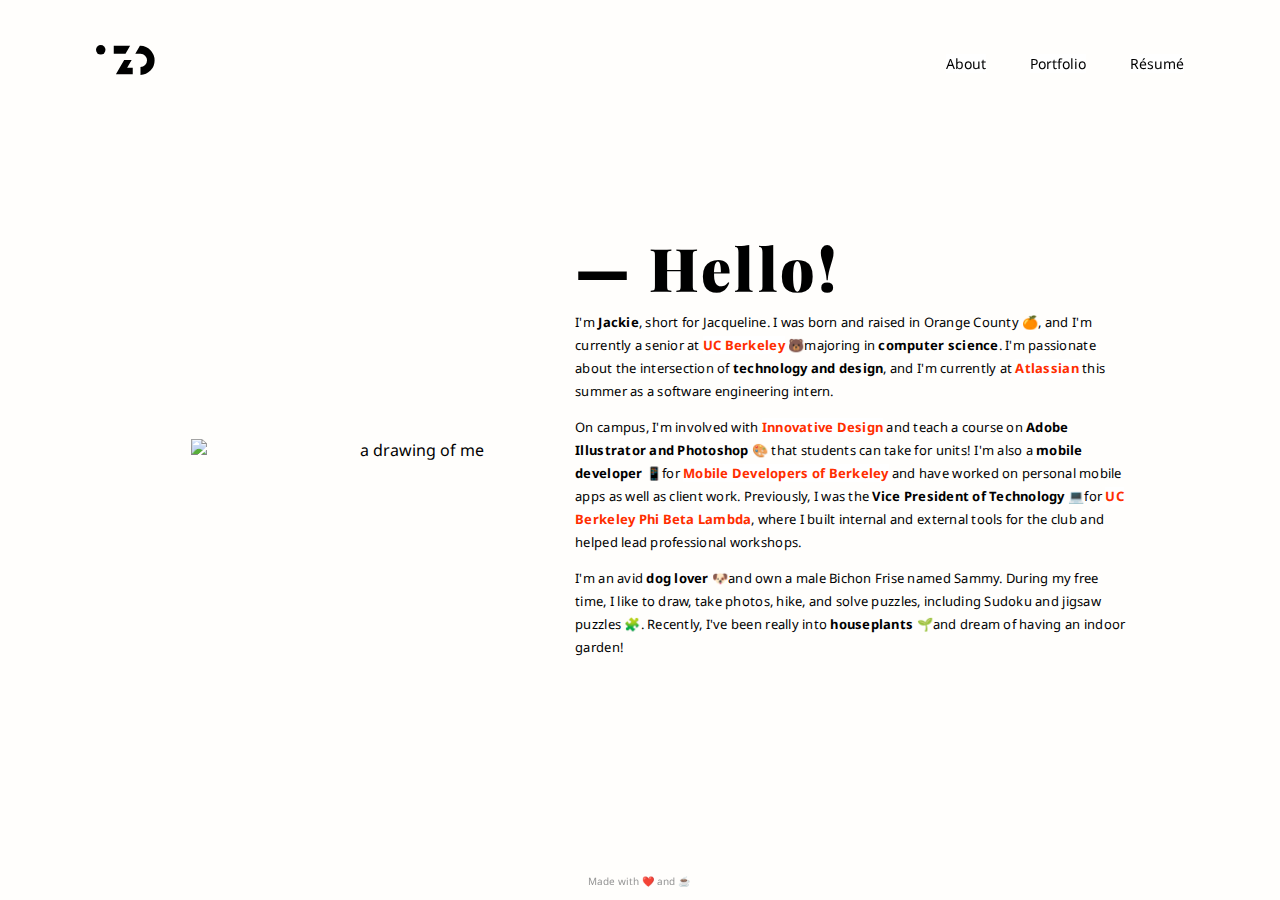
==== about.html @ b1beeb97 "New website draft" ====
<!DOCTYPE html>
<html lang="en">
<head>
    <meta charset="UTF-8">
    <meta name="viewport" content="width=device-width, initial-scale=1.0">
    <link rel="icon" href="./assets/favicon.svg" />
    <link href="https://fonts.googleapis.com/css2?family=Noto+Sans:ital,wght@0,400;0,700;1,400;1,700&display=swap" rel="stylesheet">
    <link href="https://fonts.googleapis.com/css2?family=Playfair+Display:ital,wght@0,400;0,500;0,600;0,700;0,800;0,900;1,400;1,500;1,600;1,700;1,800;1,900&display=swap" rel="stylesheet">
    <link rel="stylesheet" href="style.css">
    <title>Jacqueline Zhang</title>
</head>
<body>
    <div class="header">
        <div class="left-col">
            <a href="index.html"><img src="./assets/logo.svg" alt="my logo" style="height: 30px"/></a>
        </div>
        <div class="right-col">
            <a href="about.html">About</a>
            <a href="portfolio.html">Portfolio</a>
            <a href="./assets/resume.pdf">Résumé</a>
        </div>
    </div>
    <div class="about-container">
        <div class="left-col">
            <img class="me" src="./assets/IMG_0823.jpg" alt="a drawing of me" />
        </div>
        <div class="right-col">
            <h1>&#8212; Hello!</h1> 
            <p>
                I'm <b>Jackie</b>, short for Jacqueline. 
                I was born and raised in Orange County &#x1f34a;, and
                I'm currently a senior at <a class="text-link" target="_blank" href="https://www.berkeley.edu/">UC Berkeley</a> &#x1f43b;majoring in <b>computer science</b>. 
                I'm passionate about the intersection of <b>technology and design</b>, and I'm currently at <a class="text-link" target="_blank" href="http://atlassian.com/">Atlassian</a> this summer as a software engineering intern.
            </p>
            <p>
                On campus, I'm involved with <a class="text-link" target="_blank" href="http://innovativedesign.club/">Innovative Design</a> and teach a course on <b>Adobe Illustrator and Photoshop</b> &#x1f3a8; that students can take for units!
                I'm also a <b>mobile developer</b> &#x1f4f1;for <a class="text-link" target="_blank" href="https://mdb.dev/">Mobile Developers of Berkeley</a> and have worked on personal mobile apps as well as client work.
                Previously, I was the <b>Vice President of Technology</b> &#x1f4bb;for <a class="text-link" target="_blank" href="https://berkeley-pbl.com/">UC Berkeley Phi Beta Lambda</a>, where I built internal and external tools for the club and helped lead professional workshops.
            </p>
            <p>
                I'm an avid <b>dog lover</b> &#x1f436;and own a male Bichon Frise named Sammy. 
                During my free time, I like to draw, take photos, hike, and solve puzzles, including Sudoku and jigsaw puzzles &#129513;.
                Recently, I've been really into <b>houseplants</b> &#x1f331;and dream of having an indoor garden!
            </p>
            
        </div>
    </div>
    <div class="footer">
        <span>Made with &#10084;&#65039; and &#9749; &#65039;</span>
    </div>

    <script src="https://cdn.jsdelivr.net/npm/animejs@3.0.1/lib/anime.min.js"></script>
    <script src="./script.js"></script>
</body>
</html>
---- style.css ----
body {
    margin: 0;
    background-color: #FFFEFC;
    font-family: "Noto Sans", "Roboto", sans-serif;
    -webkit-font-smoothing: antialiased;
    -moz-osx-font-smoothing: grayscale;
}

h4, button {
    font-size: 16px;
    line-height: 26px;
}

p {
    font-size: 13px;
    line-height: 23px;
    letter-spacing: 0.02em;
}

.caption {
    font-weight: normal;
    letter-spacing: 0.05em;
    color: #959595;
    margin: 0;
}

h1 {
    font-family: "Playfair Display", serif;
    font-weight: 900;
    font-size: 60px;
    line-height: 40px;
    letter-spacing: 0.05em;
    margin-block-start: 0.3em;
    margin-block-end: 0.4em;
}

button {
    font-family: "Noto Sans", "Roboto", sans-serif;
    color: #FF2E00;
    text-decoration: none;
    text-transform: uppercase;
    font-weight: bold;
    letter-spacing: 0.1em;
    border: none;
    background-color: transparent;
    cursor: pointer;
    position: relative;
    z-index: 2;
    margin-block-start: 0.8em;
    margin-block-end: 0.8em;
}


.button-background {
    background-color: #FFDCC2;
    position: absolute;
    width: 90%; 
    height: 65%;
    top: 10px;
    left: 20px;
    z-index: -1;
}

.text-link {
    color: #FF2E00;
    background-color: #fff;
    font-weight: bold;
    text-decoration: none;
    -webkit-transition: background-color 0.9s;
    -moz-transition: background-color 0.9s;
    -o-transition: background-color 0.9s;
    transition: background-color 0.9s;
}

.header {
    position: fixed;
    display: flex; 
    justify-content: center;
    align-items: center;
    width: 100vw;
}

.header > .right-col > a {
    color: #000;
    font-size: 14px;
    margin: 0 0 0 40px;
    text-decoration: none;
    background-color: #fff;
    -webkit-transition: color 0.9s, background-color 0.9s;
    -moz-transition: color 0.9s, background-color 0.9s;
    -o-transition: color 0.9s, background-color 0.9s;
    transition: color 0.9s, background-color 0.9s;
}

.header > .right-col > a:hover, .text-link:hover {
    background-color: #FFDCC2;
}

.header > .right-col > a:hover {
    color: #FF2E00;
}

.header > .left-col > img {
    height: 20px;
    margin-left: 20px;
}

.header > .left-col, .header > .right-col {
    box-sizing: border-box;
    position: relative;
    height: 100%; 
    width: 50%;
    padding: 5vh 7.5%;
}

.header > .right-col {
    text-align: right;
}

.container {
    display: flex;
    justify-content: center;
    align-items: center;
    min-height: 100vh;
    width: 100vw;
}

.container > .left-col, .container > .right-col {
    box-sizing: border-box;
    position: relative;
    height: 100%; 
}

.container > .left-col {
    width: 50%;
    padding-left: 15%;
}

.container > .right-col {
    width: 50%;
    padding-right: 15%;
    text-align: right;
}

.container > .right-col > img {
    width: 95%;
}

.footer {
    position: fixed;
    text-align: center;
    bottom: 10px;
    width: 100vw;
}

.footer > span {
    color: #959595;
    font-size: 10px;
}

.about-container {
    display: flex;
    justify-content: center;
    align-items: center;
    min-height: 100vh;
    width: 100vw;
    box-sizing: border-box;
    padding: 0 100px;
}

.about-container > .left-col {
    width: 40%;
    padding: 0 5%;
    text-align: right;
}

.about-container >.right-col {
    padding: 0 5% 0 0;
    width: 60%;
    text-align: left;
}

.me {
    width: 80%;
    display: block;
    margin: 20px auto;
}

.portfolio-container {
    text-align: center;
    width: 100vw;
    height: 100vh;
    padding: 40vh 0;
}


@media screen and (max-width: 768px) {
    .container {
        display: block
    }

    .container > .left-col, .container > .right-col {
        width: 100%;
        padding: 5% 15% 0% 15%;
    }
    
}
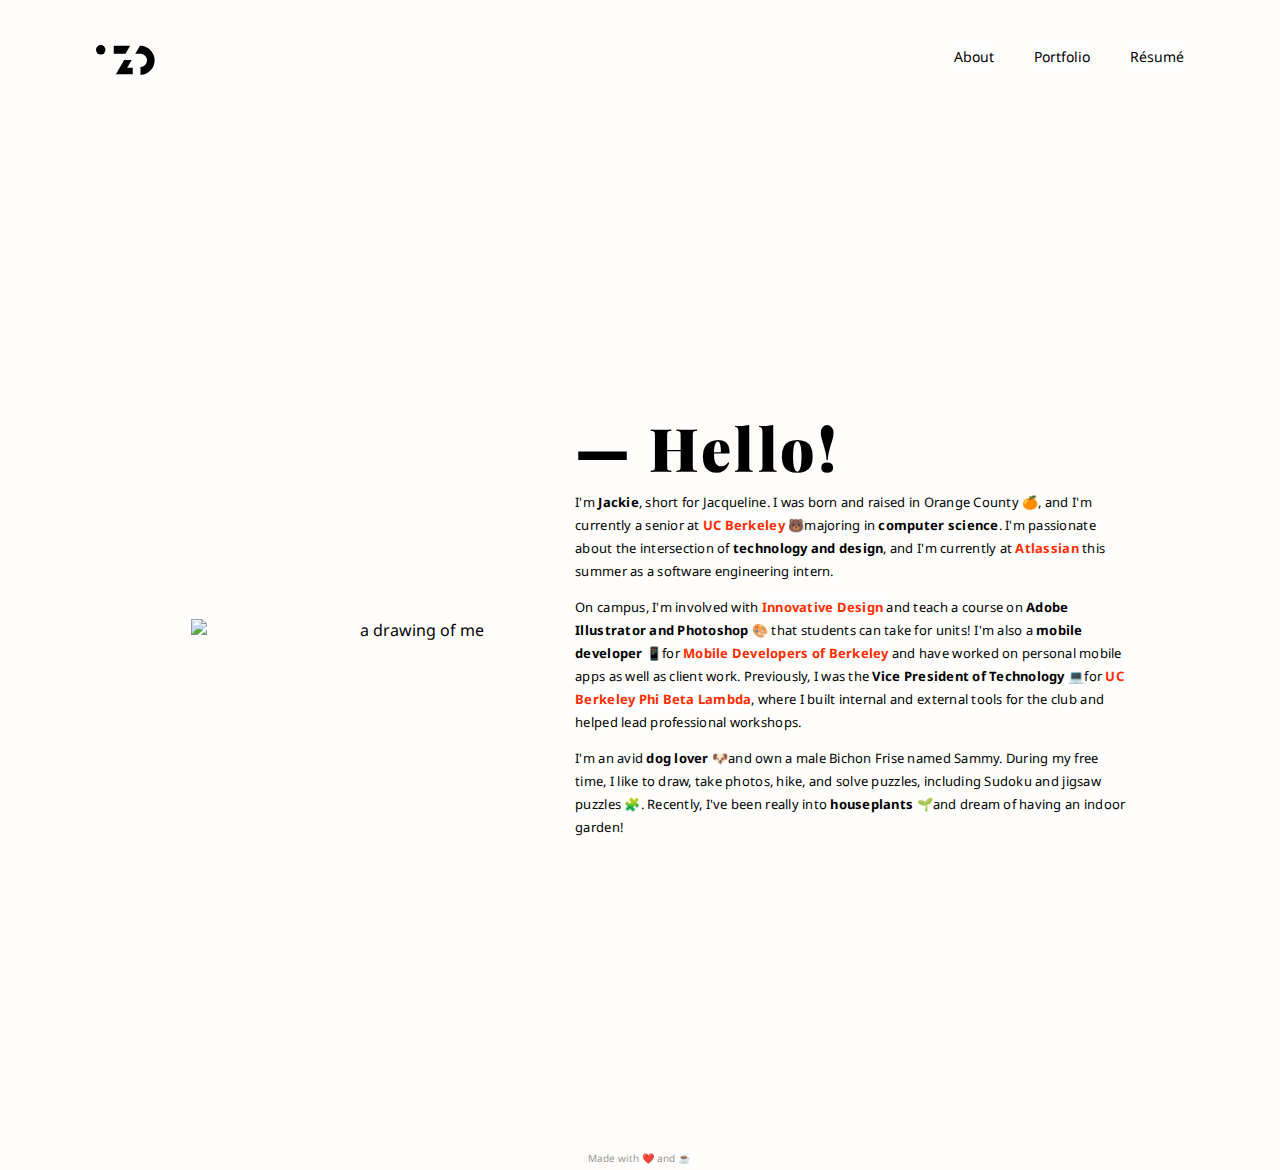
==== commit 601e83c3: "cleaned up code" ====
--- a/about.html
+++ b/about.html
@@ -7,19 +7,20 @@
     <link href="https://fonts.googleapis.com/css2?family=Noto+Sans:ital,wght@0,400;0,700;1,400;1,700&display=swap" rel="stylesheet">
     <link href="https://fonts.googleapis.com/css2?family=Playfair+Display:ital,wght@0,400;0,500;0,600;0,700;0,800;0,900;1,400;1,500;1,600;1,700;1,800;1,900&display=swap" rel="stylesheet">
     <link rel="stylesheet" href="style.css">
+    <link rel="stylesheet" href="https://cdnjs.cloudflare.com/ajax/libs/font-awesome/4.7.0/css/font-awesome.min.css">
     <title>Jacqueline Zhang</title>
 </head>
 <body>
-    <div class="header">
-        <div class="left-col">
-            <a href="index.html"><img src="./assets/logo.svg" alt="my logo" style="height: 30px"/></a>
-        </div>
-        <div class="right-col">
-            <a href="about.html">About</a>
-            <a href="portfolio.html">Portfolio</a>
-            <a href="./assets/resume.pdf">Résumé</a>
-        </div>
-    </div>
+    <header>
+        <nav>
+            <ul>
+                <a href="/"><img src="./assets/logo.svg" alt="my logo" style="height: 30px; float: left"/></a>
+                <li><a href="./assets/resume.pdf">Résumé</a></li>
+                <li><a href="portfolio">Portfolio</a></li>
+                <li><a href="about">About</a></li>
+            </ul>
+        </nav>
+    </header>
     <div class="about-container">
         <div class="left-col">
             <img class="me" src="./assets/IMG_0823.jpg" alt="a drawing of me" />
@@ -45,9 +46,9 @@
             
         </div>
     </div>
-    <div class="footer">
-        <span>Made with &#10084;&#65039; and &#9749; &#65039;</span>
-    </div>
+    <footer>
+        <div>Made with &#10084;&#65039; and &#9749; &#65039;</div>
+    </footer>
 
     <script src="https://cdn.jsdelivr.net/npm/animejs@3.0.1/lib/anime.min.js"></script>
     <script src="./script.js"></script>
--- a/style.css
+++ b/style.css
@@ -1,3 +1,6 @@
+html, body {
+    height: 100%;
+}
 body {
     margin: 0;
     background-color: #FFFEFC;
@@ -50,6 +53,9 @@
     margin-block-end: 0.8em;
 }
 
+button:active, button:focus {
+    outline: none;
+}
 
 .button-background {
     background-color: #FFDCC2;
@@ -72,15 +78,23 @@
     transition: background-color 0.9s;
 }
 
-.header {
-    position: fixed;
-    display: flex; 
-    justify-content: center;
-    align-items: center;
-    width: 100vw;
-}
-
-.header > .right-col > a {
+header {
+    width: 100vw;
+    height: 20vh;
+}
+
+ul {
+    list-style-type: none;
+    margin: 0;
+    padding: 0;
+}
+
+li {
+    /* display: inline; */
+    float: right;
+}
+
+li a {
     color: #000;
     font-size: 14px;
     margin: 0 0 0 40px;
@@ -92,36 +106,32 @@
     transition: color 0.9s, background-color 0.9s;
 }
 
-.header > .right-col > a:hover, .text-link:hover {
+li a:hover, .text-link:hover {
     background-color: #FFDCC2;
 }
 
-.header > .right-col > a:hover {
+li a:hover {
     color: #FF2E00;
 }
 
-.header > .left-col > img {
+header > nav > img {
     height: 20px;
     margin-left: 20px;
 }
 
-.header > .left-col, .header > .right-col {
+header > nav {
     box-sizing: border-box;
     position: relative;
     height: 100%; 
-    width: 50%;
+    width: 100%;
     padding: 5vh 7.5%;
-}
-
-.header > .right-col {
-    text-align: right;
 }
 
 .container {
     display: flex;
     justify-content: center;
     align-items: center;
-    min-height: 100vh;
+    min-height: 70vh;
     width: 100vw;
 }
 
@@ -143,17 +153,20 @@
 }
 
 .container > .right-col > img {
-    width: 95%;
-}
-
-.footer {
-    position: fixed;
+    max-width: 95%;
+}
+
+footer {
+    position: relative;
+    height: 10vh;
+    width: 100vw;
+}
+
+footer > div {
+    position: absolute;
     text-align: center;
-    bottom: 10px;
-    width: 100vw;
-}
-
-.footer > span {
+    bottom: 5px;
+    width: 100%;
     color: #959595;
     font-size: 10px;
 }
@@ -181,7 +194,7 @@
 }
 
 .me {
-    width: 80%;
+    max-width: 80%;
     display: block;
     margin: 20px auto;
 }
@@ -196,7 +209,7 @@
 
 @media screen and (max-width: 768px) {
     .container {
-        display: block
+        display: block;
     }
 
     .container > .left-col, .container > .right-col {
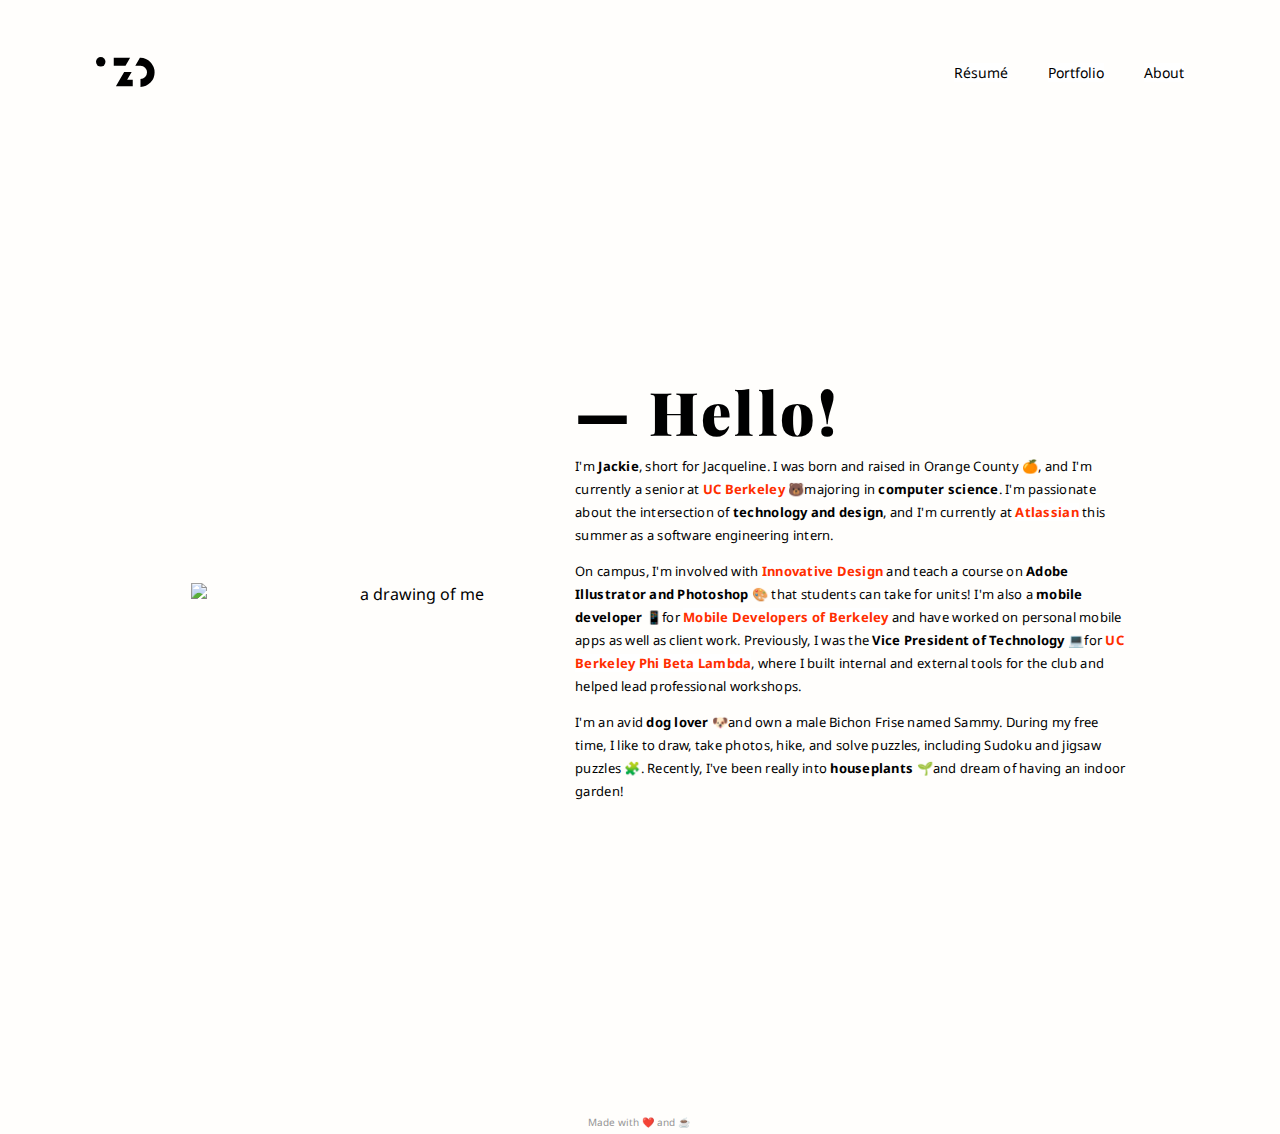
==== commit f2c99607: "hamburger on all da menus" ====
--- a/about.html
+++ b/about.html
@@ -13,8 +13,11 @@
 <body>
     <header>
         <nav>
-            <ul>
-                <a href="/"><img src="./assets/logo.svg" alt="my logo" style="height: 30px; float: left"/></a>
+            <a href="/"><img src="./assets/logo.svg" alt="my logo" style="height: 30px; float: left"/></a>
+            <div class="menu">
+                <div class="hamburger"></div>
+            </div>
+            <ul class="nav-ul">
                 <li><a href="./assets/resume.pdf">Résumé</a></li>
                 <li><a href="portfolio">Portfolio</a></li>
                 <li><a href="about">About</a></li>
--- a/style.css
+++ b/style.css
@@ -79,25 +79,44 @@
 }
 
 header {
-    width: 100vw;
-    height: 20vh;
-}
-
-ul {
+    display: flex;
+    align-items: center;
+    box-sizing: border-box;
+    width: 100vw;
+    min-height: 15vh;
+    padding: 5vh 7.5%;
+}
+
+header > nav > img {
+    height: 20px;
+    margin-left: 20px;
+}
+
+header > nav {
+    display: flex;
+    flex-wrap: wrap; 
+    align-items: center;
+    justify-content: space-between;
+    height: 100%; 
+    width: 100%;
+}
+
+.nav-ul {
+    display: flex;
+    align-items: center;
+    justify-content: center;
     list-style-type: none;
-    margin: 0;
     padding: 0;
-}
-
-li {
-    /* display: inline; */
-    float: right;
-}
-
-li a {
+    max-height: 0;
+    transition: max-height 0.5s cubic-bezier(0, 1, 0, 1);
+}
+
+
+.nav-ul li a {
+    display: inline-block;
     color: #000;
     font-size: 14px;
-    margin: 0 0 0 40px;
+    margin: 0px 0 0 40px;
     text-decoration: none;
     background-color: #fff;
     -webkit-transition: color 0.9s, background-color 0.9s;
@@ -114,17 +133,59 @@
     color: #FF2E00;
 }
 
-header > nav > img {
-    height: 20px;
-    margin-left: 20px;
-}
-
-header > nav {
+.menu {
+    display: none;
     box-sizing: border-box;
     position: relative;
-    height: 100%; 
-    width: 100%;
-    padding: 5vh 7.5%;
+    display: flex;
+    justify-content: center;
+    padding: 3vh 0;
+    width: 40px;
+    height: 40px;
+    transition: all .5s ease-in-out;
+    cursor: pointer;
+}
+
+.hamburger {
+    display: none;
+    position: absolute;
+    width: 20px;
+    height: 3px;
+    background: #000;
+    border-radius: 5px;
+    transition: all .5s ease-in-out;
+}
+
+.hamburger::before, .hamburger::after {
+    display: none;
+    content: '';
+    position: absolute;
+    width: 20px;
+    height: 3px;
+    background: #000;
+    border-radius: 5px;
+    transition: all .5s ease-in-out;
+}
+
+.hamburger::before {
+    transform: translateY(-6px);
+}
+
+.hamburger::after {
+    transform: translateY(6px);
+}
+
+.menu.open .hamburger {
+    background: transparent;
+    box-shadow: none;
+}
+
+.menu.open .hamburger::before {
+    transform: rotate(45deg) 
+}
+
+.menu.open .hamburger::after {
+    transform: rotate(-45deg) 
 }
 
 .container {
@@ -207,7 +268,31 @@
 }
 
 
-@media screen and (max-width: 768px) {
+@media screen and (max-width: 767px) {
+    .nav-ul {
+        display: none;
+        flex-direction: column;
+        width: 100%;
+    }
+
+    .nav-ul li a {
+        margin: 20px 0 0 0;
+    }
+
+    .nav-ul.show {
+        display: flex;
+        max-height: 240px;
+        transition: max-height 1s ease-in-out;
+    }
+
+    .menu, .hamburger, .hamburger::before, .hamburger::after {
+        display: block;
+    }
+
+    .menu {
+        max-height: none;
+    }
+
     .container {
         display: block;
     }
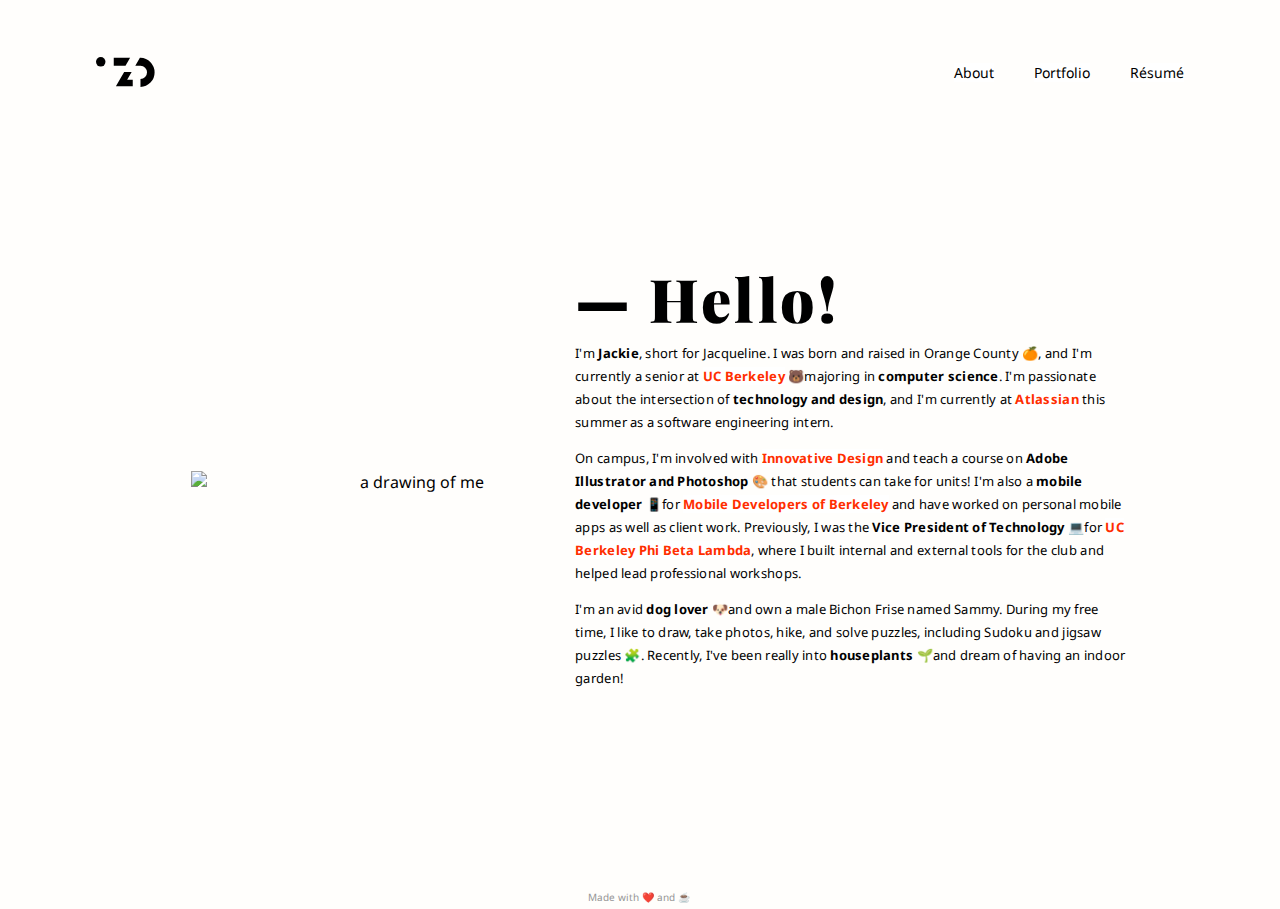
==== commit b9696f7f: "fixed responsiveness for other pages" ====
--- a/about.html
+++ b/about.html
@@ -18,9 +18,9 @@
                 <div class="hamburger"></div>
             </div>
             <ul class="nav-ul">
+                <li><a href="about">About</a></li>
+                <li><a href="portfolio">Portfolio</a></li>
                 <li><a href="./assets/resume.pdf">Résumé</a></li>
-                <li><a href="portfolio">Portfolio</a></li>
-                <li><a href="about">About</a></li>
             </ul>
         </nav>
     </header>
--- a/style.css
+++ b/style.css
@@ -192,7 +192,7 @@
     display: flex;
     justify-content: center;
     align-items: center;
-    min-height: 70vh;
+    min-height: 75vh;
     width: 100vw;
 }
 
@@ -236,7 +236,7 @@
     display: flex;
     justify-content: center;
     align-items: center;
-    min-height: 100vh;
+    min-height: 75vh;
     width: 100vw;
     box-sizing: border-box;
     padding: 0 100px;
@@ -263,7 +263,7 @@
 .portfolio-container {
     text-align: center;
     width: 100vw;
-    height: 100vh;
+    min-height: 75vh;
     padding: 40vh 0;
 }
 
@@ -272,7 +272,7 @@
     .nav-ul {
         display: none;
         flex-direction: column;
-        width: 100%;
+        width: 100vw;
     }
 
     .nav-ul li a {
@@ -281,9 +281,14 @@
 
     .nav-ul.show {
         display: flex;
+        width: 100vw;
         max-height: 240px;
         transition: max-height 1s ease-in-out;
     }
+    
+    header.show {
+        box-shadow: 0px 1px 4px 0 rgba(0, 0, 0, 0.1);
+    }
 
     .menu, .hamburger, .hamburger::before, .hamburger::after {
         display: block;
@@ -293,13 +298,23 @@
         max-height: none;
     }
 
-    .container {
+    .container,
+    .about-container {
         display: block;
     }
 
-    .container > .left-col, .container > .right-col {
+    .about-container {
+        box-sizing: border-box;
+        padding: 0;
+    }
+
+    .container > .left-col, .container > .right-col,
+    .about-container > .left-col, .about-container > .right-col {
+        box-sizing: border-box;
+        text-align: center;
         width: 100%;
         padding: 5% 15% 0% 15%;
     }
     
-}
+    
+}
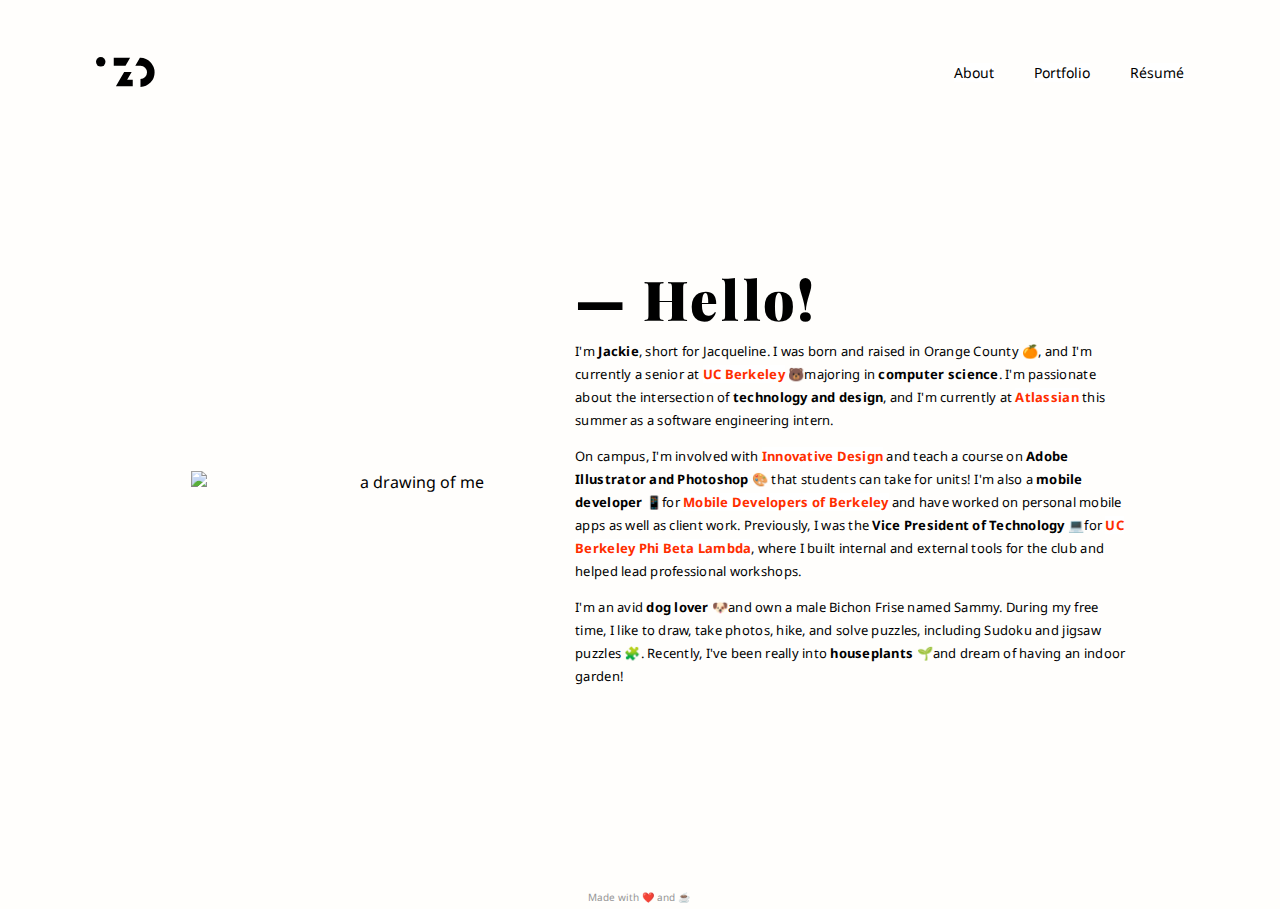
==== commit 964b34bf: "fixed hamburger nav error and h1 text size" ====
--- a/about.html
+++ b/about.html
@@ -7,7 +7,6 @@
     <link href="https://fonts.googleapis.com/css2?family=Noto+Sans:ital,wght@0,400;0,700;1,400;1,700&display=swap" rel="stylesheet">
     <link href="https://fonts.googleapis.com/css2?family=Playfair+Display:ital,wght@0,400;0,500;0,600;0,700;0,800;0,900;1,400;1,500;1,600;1,700;1,800;1,900&display=swap" rel="stylesheet">
     <link rel="stylesheet" href="style.css">
-    <link rel="stylesheet" href="https://cdnjs.cloudflare.com/ajax/libs/font-awesome/4.7.0/css/font-awesome.min.css">
     <title>Jacqueline Zhang</title>
 </head>
 <body>
--- a/style.css
+++ b/style.css
@@ -30,7 +30,7 @@
 h1 {
     font-family: "Playfair Display", serif;
     font-weight: 900;
-    font-size: 60px;
+    font-size: 55px;
     line-height: 40px;
     letter-spacing: 0.05em;
     margin-block-start: 0.3em;
